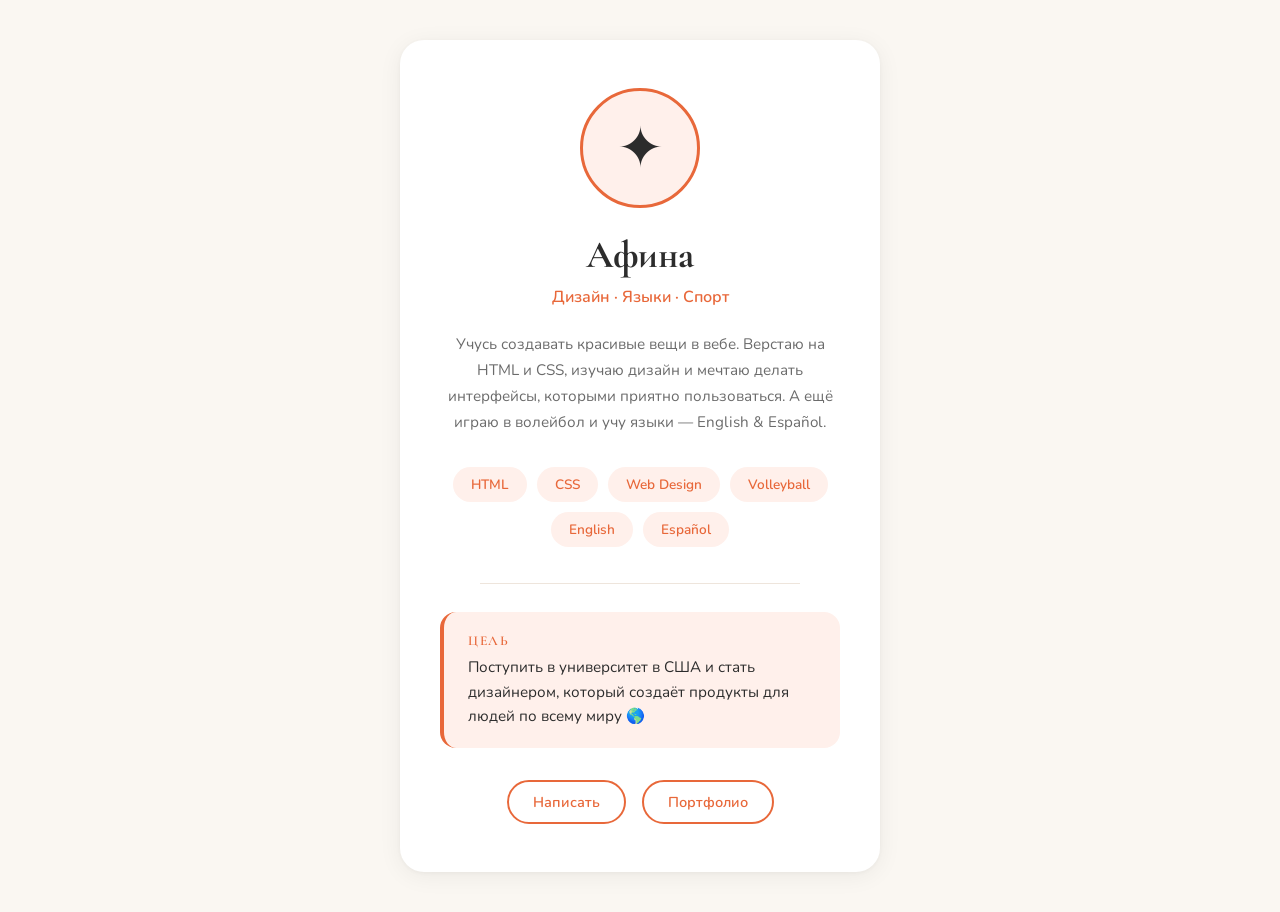
==== index.html @ 5159ce73 "Add files via upload" ====
<!DOCTYPE html>
<html lang="ru">
<head>
  <meta charset="UTF-8">
  <meta name="viewport" content="width=device-width, initial-scale=1.0">
  <title>Афина — дизайнер и не только</title>

  <!-- Подключаем красивые шрифты из Google Fonts (бесплатно) -->
  <link href="https://fonts.googleapis.com/css2?family=Cormorant+Garamond:wght@400;600;700&family=Nunito:wght@400;600&display=swap" rel="stylesheet">

  <!-- Подключаем наш файл со стилями -->
  <link rel="stylesheet" href="style.css">
</head>
<body>

  <div class="card">

    <!-- Аватар: замени эмодзи на <img src="photo.jpg"> когда будет фото -->
    <div class="avatar">✦</div>

    <h1 class="name">Афина</h1>
    <p class="tagline">Дизайн · Языки · Спорт</p>

    <p class="bio">
      Учусь создавать красивые вещи в вебе. Верстаю на HTML и CSS,
      изучаю дизайн и мечтаю делать интерфейсы, которыми приятно пользоваться.
      А ещё играю в волейбол и учу языки — English &amp; Español.
    </p>

    <div class="tags">
      <span class="tag">HTML</span>
      <span class="tag">CSS</span>
      <span class="tag">Web Design</span>
      <span class="tag">Volleyball</span>
      <span class="tag">English</span>
      <span class="tag">Español</span>
    </div>

    <div class="divider"></div>

    <div class="dream">
      <div class="dream-label">Цель</div>
      <div class="dream-text">
        Поступить в университет в США и стать дизайнером,
        который создаёт продукты для людей по всему миру 🌎
      </div>
    </div>

    <div class="links">
      <a href="mailto:afina@example.com" class="link">Написать</a>
      <a href="#" class="link">Портфолио</a>
    </div>

  </div>

</body>
</html>
---- style.css ----
/* ============================================
   ПЕРЕМЕННЫЕ — меняй цвета здесь, 
   и они изменятся ВЕЗДЕ на странице
   ============================================ */
:root {
  --color-bg: #faf7f2;           /* фон страницы */
  --color-card: #ffffff;          /* фон карточки */
  --color-accent: #e8683a;        /* акцентный цвет (оранжевый) */
  --color-accent-light: #fff0eb;  /* светлый акцент для фона */
  --color-text: #2c2c2c;          /* основной текст */
  --color-text-light: #6b6b6b;   /* второстепенный текст */
  --color-border: #eee5dc;        /* рамки и линии */

  --font-heading: 'Cormorant Garamond', Georgia, serif;  /* шрифт заголовков */
  --font-body: 'Nunito', sans-serif;                      /* шрифт текста */
}

/* ============================================
   СБРОС — убираем стандартные отступы браузера
   ============================================ */
* {
  margin: 0;
  padding: 0;
  box-sizing: border-box;
}

/* ============================================
   BODY — основа страницы
   ============================================ */
body {
  font-family: var(--font-body);
  background-color: var(--color-bg);
  color: var(--color-text);
  min-height: 100vh;

  /* flexbox — центрируем карточку по центру экрана */
  display: flex;
  justify-content: center;   /* по горизонтали */
  align-items: center;       /* по вертикали */
  padding: 40px 20px;
}

/* ============================================
   КАРТОЧКА — главный блок
   ============================================ */
.card {
  background: var(--color-card);
  border-radius: 24px;
  max-width: 480px;
  width: 100%;
  padding: 48px 40px;
  text-align: center;

  /* тень — делает карточку «объёмной» */
  box-shadow:
    0 4px 24px rgba(0, 0, 0, 0.06),
    0 1px 4px rgba(0, 0, 0, 0.04);

  /* анимация появления при загрузке */
  animation: fadeUp 0.8s ease-out;
}

/* Анимация: карточка плавно появляется снизу */
@keyframes fadeUp {
  from {
    opacity: 0;
    transform: translateY(30px);
  }
  to {
    opacity: 1;
    transform: translateY(0);
  }
}

/* ============================================
   АВАТАР — круглое фото/эмодзи
   ============================================ */
.avatar {
  width: 120px;
  height: 120px;
  border-radius: 50%;          /* делает круг из квадрата */
  background: var(--color-accent-light);
  margin: 0 auto 24px;        /* auto по бокам = центрирование */

  /* центрируем содержимое (эмодзи) */
  display: flex;
  justify-content: center;
  align-items: center;
  font-size: 56px;

  /* рамка вокруг аватара */
  border: 3px solid var(--color-accent);
}

/* ============================================
   ТИПОГРАФИКА — заголовки и текст
   ============================================ */
.name {
  font-family: var(--font-heading);
  font-size: 2.4rem;
  font-weight: 700;
  color: var(--color-text);
  margin-bottom: 8px;
  letter-spacing: -0.5px;    /* чуть сближаем буквы — приём дизайнеров */
}

.tagline {
  font-size: 1rem;
  color: var(--color-accent);
  font-weight: 600;
  margin-bottom: 24px;
}

.bio {
  font-size: 0.95rem;
  line-height: 1.7;           /* межстрочный интервал — чем больше, тем легче читать */
  color: var(--color-text-light);
  margin-bottom: 32px;
}

/* ============================================
   ТЕГИ — навыки и интересы
   ============================================ */
.tags {
  display: flex;
  flex-wrap: wrap;             /* переносит теги на новую строку если не влезают */
  justify-content: center;
  gap: 10px;                   /* расстояние между тегами */
  margin-bottom: 36px;
}

.tag {
  background: var(--color-accent-light);
  color: var(--color-accent);
  padding: 8px 18px;
  border-radius: 50px;        /* «таблетка» — большой border-radius на маленьком элементе */
  font-size: 0.85rem;
  font-weight: 600;

  /* плавный переход при наведении */
  transition: all 0.3s ease;
}

/* Эффект при наведении мыши */
.tag:hover {
  background: var(--color-accent);
  color: white;
  transform: translateY(-2px);  /* чуть подпрыгивает вверх */
}

/* ============================================
   РАЗДЕЛИТЕЛЬ
   ============================================ */
.divider {
  height: 1px;
  background: var(--color-border);
  margin: 0 40px 28px;
}

/* ============================================
   ЦЕЛЬ / МЕЧТА — выделенный блок
   ============================================ */
.dream {
  background: var(--color-accent-light);
  border-radius: 16px;
  padding: 20px 24px;
  margin-bottom: 32px;
  border-left: 4px solid var(--color-accent);  /* цветная полоска слева */
  text-align: left;
}

.dream-label {
  font-family: var(--font-heading);
  font-size: 0.85rem;
  font-weight: 600;
  color: var(--color-accent);
  text-transform: uppercase;   /* ЗАГЛАВНЫЕ БУКВЫ */
  letter-spacing: 1.5px;
  margin-bottom: 6px;
}

.dream-text {
  font-size: 0.95rem;
  color: var(--color-text);
  line-height: 1.6;
}

/* ============================================
   ССЫЛКИ / КОНТАКТЫ
   ============================================ */
.links {
  display: flex;
  justify-content: center;
  gap: 16px;
}

.link {
  color: var(--color-accent);
  text-decoration: none;       /* убираем подчёркивание */
  font-weight: 600;
  font-size: 0.9rem;
  padding: 10px 24px;
  border: 2px solid var(--color-accent);
  border-radius: 50px;
  transition: all 0.3s ease;
}

.link:hover {
  background: var(--color-accent);
  color: white;
}

/* ============================================
   АДАПТИВ — на маленьких экранах (телефоны)
   @media — это как «если экран меньше 480px, 
   то применить эти стили»
   ============================================ */
@media (max-width: 480px) {
  .card {
    padding: 36px 24px;
  }

  .name {
    font-size: 2rem;
  }

  .links {
    flex-direction: column;    /* кнопки друг под другом */
    gap: 12px;
  }
}
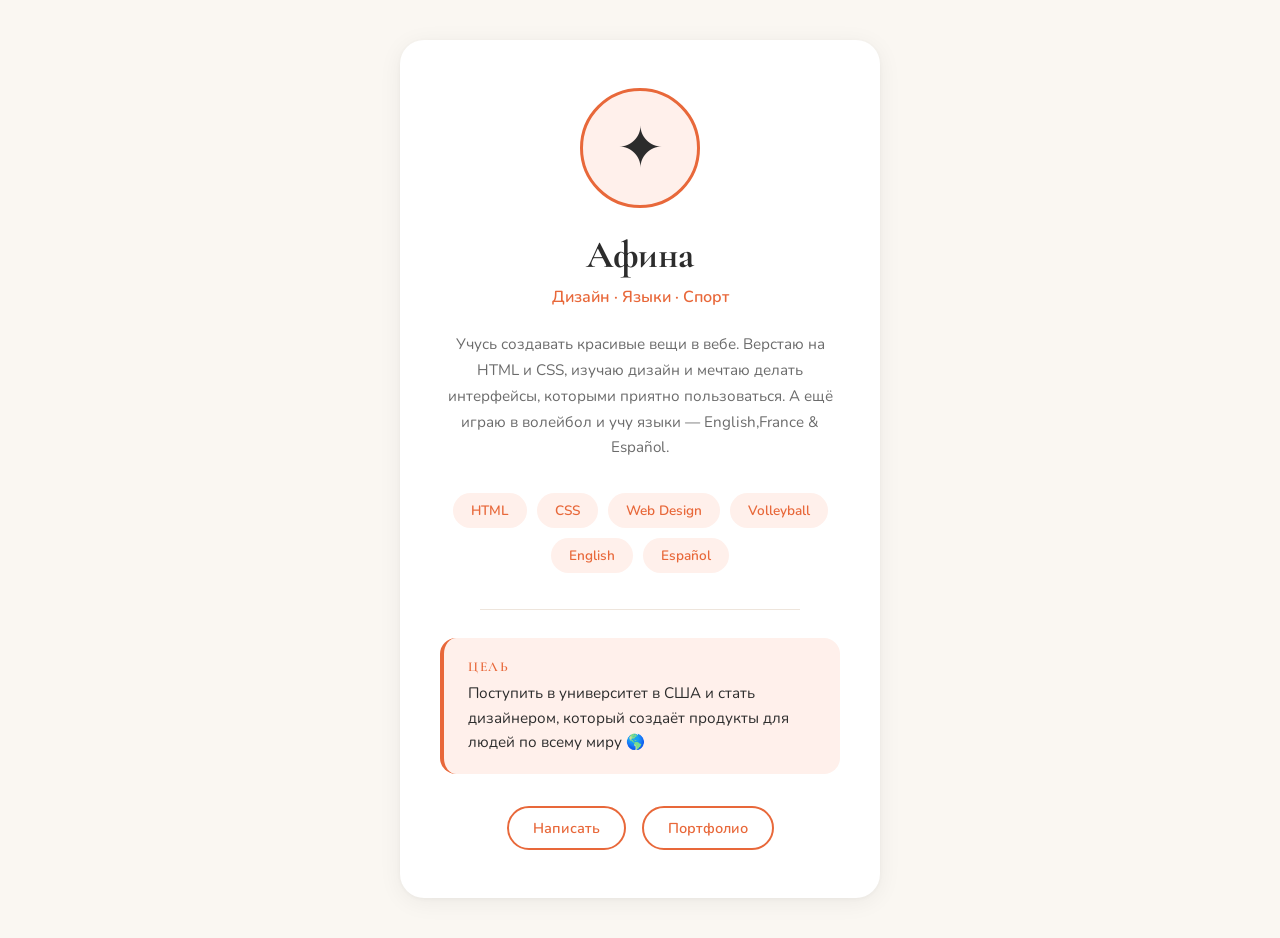
==== commit d6336419: "Update index.html" ====
--- a/index.html
+++ b/index.html
@@ -24,7 +24,7 @@
     <p class="bio">
       Учусь создавать красивые вещи в вебе. Верстаю на HTML и CSS,
       изучаю дизайн и мечтаю делать интерфейсы, которыми приятно пользоваться.
-      А ещё играю в волейбол и учу языки — English &amp; Español.
+      А ещё играю в волейбол и учу языки — English,France &amp; Español.
     </p>
 
     <div class="tags">
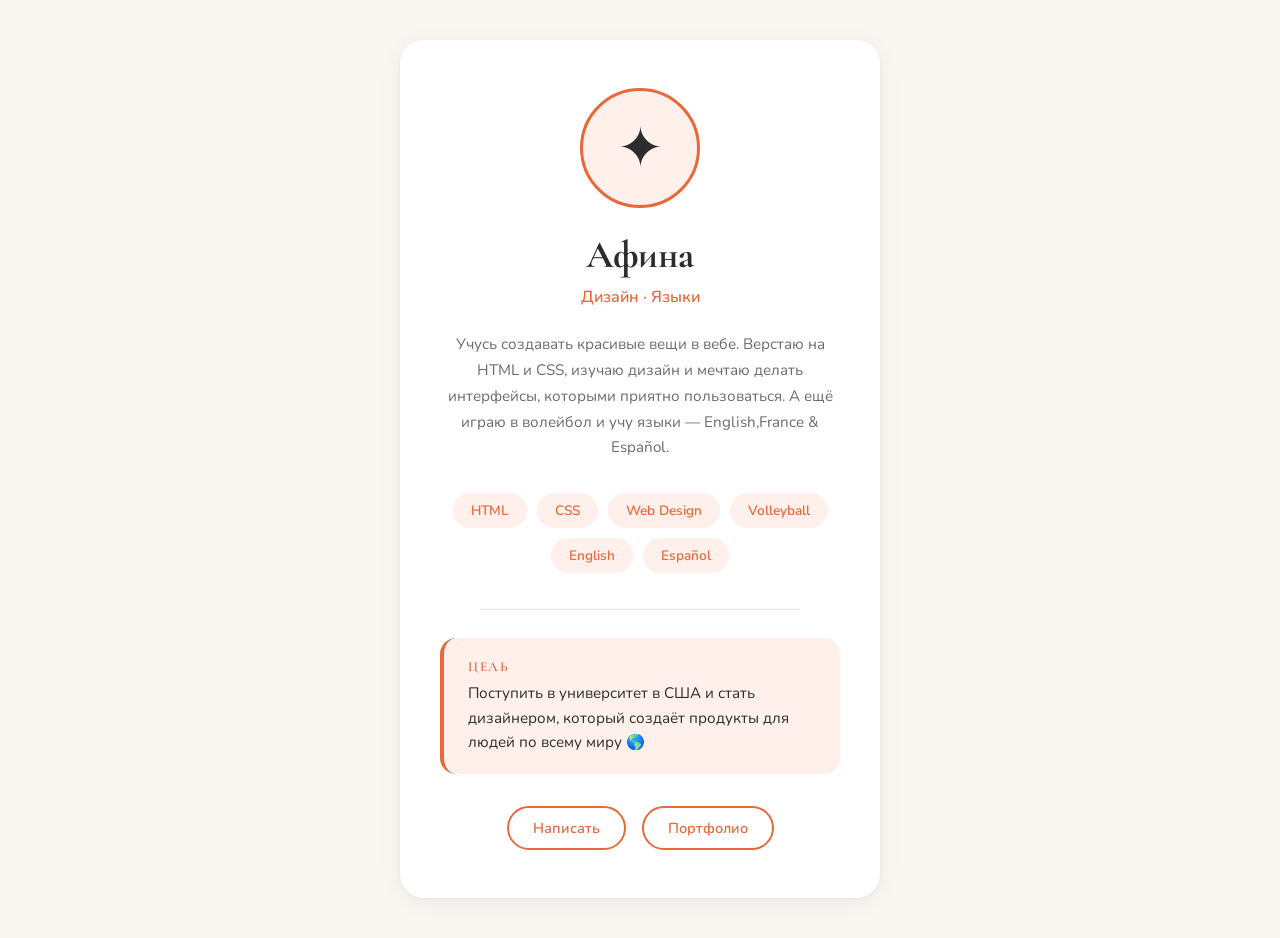
==== commit 9ad54372: "Update index.html" ====
--- a/index.html
+++ b/index.html
@@ -19,12 +19,14 @@
     <div class="avatar">✦</div>
 
     <h1 class="name">Афина</h1>
-    <p class="tagline">Дизайн · Языки · Спорт</p>
+    <p class="tagline">Дизайн · Языки</p>
 
     <p class="bio">
+      
       Учусь создавать красивые вещи в вебе. Верстаю на HTML и CSS,
       изучаю дизайн и мечтаю делать интерфейсы, которыми приятно пользоваться.
-      А ещё играю в волейбол и учу языки — English,France &amp; Español.
+      А ещё играю в волейбол и учу языки — English,France & Español.
+    
     </p>
 
     <div class="tags">
